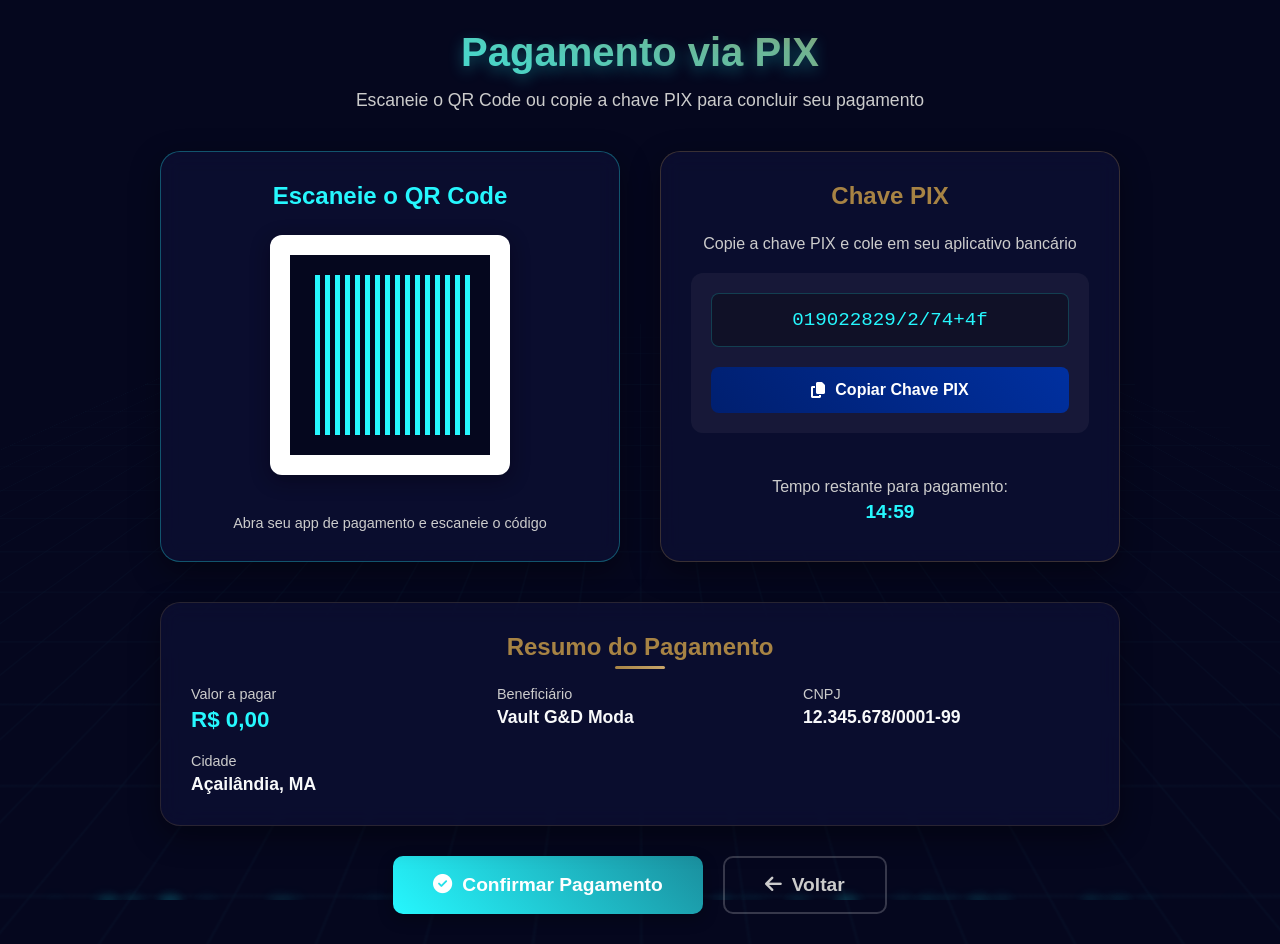
==== pagamento-pix.html @ 6557440d "Add files via upload" ====
<!DOCTYPE html>
<html lang="pt-BR">

<head>
    <meta charset="UTF-8">
    <meta name="viewport" content="width=device-width, initial-scale=1.0">
    <title>Pagamento PIX | Vault G&D</title>
    <link rel="stylesheet" href="https://cdnjs.cloudflare.com/ajax/libs/font-awesome/6.4.0/css/all.min.css">
    <style>
        * {
            margin: 0;
            padding: 0;
            box-sizing: border-box;
            font-family: 'Segoe UI', Tahoma, Geneva, Verdana, sans-serif;
        }
        
        body {
            background-color: #05071e;
            color: #f8f9fa;
            min-height: 100vh;
            overflow-x: hidden;
            position: relative;
        }
        /* Efeito de partículas futuristas */
        
        .cyber-particles {
            position: fixed;
            top: 0;
            left: 0;
            width: 100%;
            height: 100%;
            z-index: -1;
            overflow: hidden;
        }
        
        .cyber-particle {
            position: absolute;
            background: rgba(38, 247, 254, 0.15);
            border-radius: 50%;
            animation: cyberFloat 15s infinite linear;
            box-shadow: 0 0 15px rgba(38, 247, 254, 0.4);
        }
        
        @keyframes cyberFloat {
            0% {
                transform: translateY(0) rotate(0deg);
                opacity: 0;
            }
            10% {
                opacity: 0.8;
            }
            90% {
                opacity: 0.8;
            }
            100% {
                transform: translateY(-100vh) rotate(360deg);
                opacity: 0;
            }
        }
        /* Efeito de grade digital */
        
        .digital-grid {
            position: fixed;
            top: 0;
            left: 0;
            width: 100%;
            height: 100%;
            background: linear-gradient(rgba(38, 247, 254, 0.05) 1px, transparent 1px), linear-gradient(90deg, rgba(38, 247, 254, 0.05) 1px, transparent 1px);
            background-size: 40px 40px;
            z-index: -2;
            opacity: 0.4;
            transform: perspective(500px) rotateX(60deg);
            animation: gridScan 15s infinite linear;
        }
        
        @keyframes gridScan {
            0% {
                background-position: 0 0;
            }
            100% {
                background-position: 40px 40px;
            }
        }
        /* Container principal */
        
        .pix-container {
            max-width: 1000px;
            margin: 0 auto;
            padding: 30px 20px;
            display: flex;
            flex-direction: column;
            align-items: center;
            position: relative;
            z-index: 1;
        }
        /* Header da página */
        
        .pix-header {
            text-align: center;
            margin-bottom: 40px;
            position: relative;
            width: 100%;
        }
        
        .pix-title {
            font-size: 2.5rem;
            background: linear-gradient(45deg, #26f7fe, #a78344);
            -webkit-background-clip: text;
            background-clip: text;
            -webkit-text-fill-color: transparent;
            margin-bottom: 15px;
            text-shadow: 0 5px 15px rgba(38, 247, 254, 0.3);
            animation: titlePulse 3s infinite alternate;
        }
        
        @keyframes titlePulse {
            0% {
                text-shadow: 0 5px 15px rgba(38, 247, 254, 0.3);
            }
            100% {
                text-shadow: 0 5px 25px rgba(38, 247, 254, 0.6), 0 0 30px rgba(167, 131, 68, 0.4);
            }
        }
        
        .pix-subtitle {
            color: #ccc;
            font-size: 1.1rem;
            max-width: 600px;
            margin: 0 auto;
        }
        /* Conteúdo PIX */
        
        .pix-content {
            display: grid;
            grid-template-columns: 1fr 1fr;
            gap: 40px;
            width: 100%;
            margin-bottom: 40px;
        }
        
        @media (max-width: 768px) {
            .pix-content {
                grid-template-columns: 1fr;
            }
        }
        /* QR Code Section */
        
        .qr-section {
            background: rgba(14, 17, 53, 0.7);
            border-radius: 20px;
            padding: 30px;
            box-shadow: 0 10px 30px rgba(0, 0, 0, 0.4);
            backdrop-filter: blur(10px);
            border: 1px solid rgba(38, 247, 254, 0.3);
            display: flex;
            flex-direction: column;
            align-items: center;
            position: relative;
            overflow: hidden;
        }
        
        .qr-section::before {
            content: '';
            position: absolute;
            top: 0;
            left: -100%;
            width: 100%;
            height: 100%;
            background: linear-gradient(90deg, transparent, rgba(38, 247, 254, 0.1), transparent);
            animation: shimmerLine 3s infinite;
        }
        
        .qr-title {
            font-size: 1.5rem;
            margin-bottom: 25px;
            color: #26f7fe;
            text-align: center;
        }
        
        .qr-code-container {
            background: white;
            padding: 20px;
            border-radius: 12px;
            box-shadow: 0 5px 20px rgba(0, 0, 0, 0.3);
            margin-bottom: 25px;
            position: relative;
            overflow: hidden;
            transition: transform 0.3s, box-shadow 0.3s;
        }
        
        .qr-code-container:hover {
            transform: translateY(-5px);
            box-shadow: 0 10px 25px rgba(38, 247, 254, 0.4);
        }
        
        .qr-code {
            width: 200px;
            height: 200px;
            background: #05071e;
            display: flex;
            align-items: center;
            justify-content: center;
            position: relative;
        }
        
        .qr-code::before {
            content: '';
            position: absolute;
            width: 90%;
            height: 90%;
            background: linear-gradient(90deg, transparent 48%, #26f7fe 50%, transparent 52%), linear-gradient(transparent 48%, #26f7fe 50%, transparent 52%);
            background-size: 10px 10px;
            opacity: 0.2;
        }
        
        .qr-code-inner {
            width: 80%;
            height: 80%;
            background: repeating-linear-gradient(90deg, #05071e 0px, #05071e 5px, #26f7fe 5px, #26f7fe 10px), repeating-linear-gradient(180deg, #05071e 0px, #05071e 5px, #26f7fe 5px, #26f7fe 10px);
            position: relative;
        }
        
        .qr-scan-text {
            color: #ccc;
            font-size: 0.9rem;
            text-align: center;
            margin-top: 15px;
        }
        /* Chave PIX Section */
        
        .key-section {
            background: rgba(14, 17, 53, 0.7);
            border-radius: 20px;
            padding: 30px;
            box-shadow: 0 10px 30px rgba(0, 0, 0, 0.4);
            backdrop-filter: blur(10px);
            border: 1px solid rgba(167, 131, 68, 0.3);
            display: flex;
            flex-direction: column;
        }
        
        .key-title {
            font-size: 1.5rem;
            margin-bottom: 25px;
            color: #a78344;
            text-align: center;
        }
        
        .key-description {
            color: #ccc;
            margin-bottom: 20px;
            text-align: center;
        }
        
        .pix-key-container {
            background: rgba(255, 255, 255, 0.05);
            border-radius: 12px;
            padding: 20px;
            margin-bottom: 25px;
            position: relative;
            overflow: hidden;
        }
        
        .pix-key {
            font-family: monospace;
            font-size: 1.2rem;
            color: #26f7fe;
            text-align: center;
            word-break: break-all;
            margin-bottom: 20px;
            padding: 15px;
            background: rgba(0, 0, 0, 0.3);
            border-radius: 8px;
            border: 1px solid rgba(38, 247, 254, 0.2);
        }
        
        .copy-btn {
            width: 100%;
            padding: 14px;
            background: linear-gradient(45deg, #001f6f, #0030a0);
            color: white;
            border: none;
            border-radius: 8px;
            font-size: 1rem;
            font-weight: 600;
            cursor: pointer;
            transition: all 0.3s;
            display: flex;
            align-items: center;
            justify-content: center;
            gap: 10px;
        }
        
        .copy-btn:hover {
            background: linear-gradient(45deg, #0030a0, #0040c0);
            transform: translateY(-2px);
            box-shadow: 0 5px 15px rgba(0, 31, 111, 0.4);
        }
        
        .copy-btn.copied {
            background: linear-gradient(45deg, #2ecc71, #27ae60);
        }
        /* Informações de pagamento */
        
        .payment-info {
            background: rgba(14, 17, 53, 0.7);
            border-radius: 20px;
            padding: 30px;
            box-shadow: 0 10px 30px rgba(0, 0, 0, 0.4);
            backdrop-filter: blur(10px);
            border: 1px solid rgba(167, 131, 68, 0.2);
            width: 100%;
            margin-bottom: 30px;
        }
        
        .info-title {
            font-size: 1.5rem;
            margin-bottom: 25px;
            color: #a78344;
            text-align: center;
            position: relative;
        }
        
        .info-title::after {
            content: '';
            position: absolute;
            bottom: -8px;
            left: 50%;
            transform: translateX(-50%);
            width: 50px;
            height: 3px;
            background: linear-gradient(45deg, #a78344, #c9a66b);
            border-radius: 3px;
        }
        
        .info-grid {
            display: grid;
            grid-template-columns: repeat(auto-fit, minmax(250px, 1fr));
            gap: 20px;
        }
        
        .info-item {
            display: flex;
            flex-direction: column;
        }
        
        .info-label {
            color: #ccc;
            font-size: 0.9rem;
            margin-bottom: 5px;
        }
        
        .info-value {
            color: #f8f9fa;
            font-weight: 600;
            font-size: 1.1rem;
        }
        
        .info-value.amount {
            color: #26f7fe;
            font-size: 1.4rem;
            font-weight: 700;
        }
        /* Botões de ação */
        
        .action-buttons {
            display: flex;
            gap: 20px;
            width: 100%;
            flex-wrap: wrap;
            justify-content: center;
        }
        
        .confirm-btn {
            padding: 16px 40px;
            background: linear-gradient(45deg, #26f7fe, #1a8f9e);
            color: white;
            border: none;
            border-radius: 10px;
            font-size: 1.2rem;
            font-weight: bold;
            cursor: pointer;
            transition: all 0.3s;
            display: flex;
            align-items: center;
            gap: 10px;
            box-shadow: 0 5px 15px rgba(0, 0, 0, 0.3);
        }
        
        .confirm-btn:hover {
            background: linear-gradient(45deg, #1a8f9e, #26f7fe);
            transform: translateY(-3px);
            box-shadow: 0 8px 20px rgba(38, 247, 254, 0.5);
        }
        
        .back-btn {
            padding: 16px 40px;
            background: transparent;
            color: #ccc;
            border: 2px solid rgba(255, 255, 255, 0.2);
            border-radius: 10px;
            font-size: 1.2rem;
            font-weight: bold;
            cursor: pointer;
            transition: all 0.3s;
            display: flex;
            align-items: center;
            gap: 10px;
        }
        
        .back-btn:hover {
            background: rgba(255, 255, 255, 0.1);
            color: #26f7fe;
            border-color: #26f7fe;
            transform: translateY(-3px);
            box-shadow: 0 5px 15px rgba(38, 247, 254, 0.2);
        }
        /* Contador regressivo */
        
        .countdown {
            margin-top: 20px;
            text-align: center;
            color: #ccc;
        }
        
        .countdown-text {
            margin-bottom: 5px;
        }
        
        .countdown-timer {
            font-size: 1.2rem;
            color: #26f7fe;
            font-weight: bold;
        }
        /* Animações de sucesso */
        
        @keyframes successPulse {
            0% {
                transform: scale(1);
            }
            50% {
                transform: scale(1.05);
            }
            100% {
                transform: scale(1);
            }
        }
        
        .success-animation {
            animation: successPulse 2s infinite;
        }
    </style>
</head>

<body>
    <!-- Efeitos de fundo futuristas -->
    <div class="digital-grid"></div>
    <div class="cyber-particles" id="cyberParticles"></div>

    <div class="pix-container">
        <div class="pix-header">
            <h1 class="pix-title">Pagamento via PIX</h1>
            <p class="pix-subtitle">Escaneie o QR Code ou copie a chave PIX para concluir seu pagamento</p>
        </div>

        <div class="pix-content">
            <!-- QR Code Section -->
            <div class="qr-section">
                <h2 class="qr-title">Escaneie o QR Code</h2>
                <div class="qr-code-container">
                    <div class="qr-code">
                        <div class="qr-code-inner"></div>
                    </div>
                </div>
                <p class="qr-scan-text">Abra seu app de pagamento e escaneie o código</p>
            </div>

            <!-- Chave PIX Section -->
            <div class="key-section">
                <h2 class="key-title">Chave PIX</h2>
                <p class="key-description">Copie a chave PIX e cole em seu aplicativo bancário</p>

                <div class="pix-key-container">
                    <div class="pix-key" id="pixKey">019022829/2/74+4f</div>
                    <button class="copy-btn" id="copyButton">
                        <i class="fas fa-copy"></i> Copiar Chave PIX
                    </button>
                </div>

                <div class="countdown">
                    <p class="countdown-text">Tempo restante para pagamento:</p>
                    <p class="countdown-timer" id="countdown">15:00</p>
                </div>
            </div>
        </div>

        <!-- Informações do pagamento -->
        <div class="payment-info">
            <h2 class="info-title">Resumo do Pagamento</h2>
            <div class="info-grid">
                <div class="info-item">
                    <span class="info-label">Valor a pagar</span>
                    <span class="info-value amount" id="paymentAmount">R$ 0,00</span>
                </div>
                <div class="info-item">
                    <span class="info-label">Beneficiário</span>
                    <span class="info-value">Vault G&D Moda</span>
                </div>
                <div class="info-item">
                    <span class="info-label">CNPJ</span>
                    <span class="info-value">12.345.678/0001-99</span>
                </div>
                <div class="info-item">
                    <span class="info-label">Cidade</span>
                    <span class="info-value">Açailândia, MA</span>
                </div>
            </div>
        </div>

        <!-- Botões de ação -->
        <div class="action-buttons">
            <button class="confirm-btn" id="confirmPayment">
                <i class="fas fa-check-circle"></i> Confirmar Pagamento
            </button>
            <button class="back-btn" onclick="window.history.back()">
                <i class="fas fa-arrow-left"></i> Voltar
            </button>
        </div>
    </div>

    <script>
        // Partículas futuristas
        const particlesContainer = document.getElementById('cyberParticles');
        for (let i = 0; i < 50; i++) {
            const p = document.createElement('div');
            p.classList.add('cyber-particle');
            const size = Math.random() * 10 + 2;
            p.style.width = size + 'px';
            p.style.height = size + 'px';
            p.style.left = Math.random() * 100 + '%';
            p.style.top = '100%';
            p.style.animationDuration = (Math.random() * 10 + 10) + 's';
            p.style.animationDelay = (Math.random() * 5) + 's';
            particlesContainer.appendChild(p);
        }

        // Contador regressivo
        let timeLeft = 15 * 60; // 15 minutos em segundos
        const countdownElement = document.getElementById('countdown');

        function updateCountdown() {
            const minutes = Math.floor(timeLeft / 60);
            const seconds = timeLeft % 60;
            countdownElement.textContent = `${minutes.toString().padStart(2, '0')}:${seconds.toString().padStart(2, '0')}`;

            if (timeLeft > 0) {
                timeLeft--;
                setTimeout(updateCountdown, 1000);
            } else {
                countdownElement.textContent = "Tempo esgotado!";
                countdownElement.style.color = "#e74c3c";
            }
        }

        // Botão de copiar chave PIX
        document.getElementById('copyButton').addEventListener('click', function() {
            const pixKey = document.getElementById('pixKey').textContent;
            navigator.clipboard.writeText(pixKey).then(() => {
                this.innerHTML = '<i class="fas fa-check"></i> Chave Copiada!';
                this.classList.add('copied');

                setTimeout(() => {
                    this.innerHTML = '<i class="fas fa-copy"></i> Copiar Chave PIX';
                    this.classList.remove('copied');
                }, 2000);
            });
        });

        // Botão de confirmar pagamento
        document.getElementById('confirmPayment').addEventListener('click', function() {
            this.innerHTML = '<i class="fas fa-spinner fa-spin"></i> Processando...';
            this.disabled = true;

            // Simulação de processamento
            setTimeout(() => {
                alert('Pagamento confirmado com sucesso! Obrigado por sua compra.');
                // Redirecionar para página de confirmação
                // window.location.href = 'confirmacao.html';
            }, 2000);
        });

        // Carregar valor do carrinho
        function loadPaymentData() {
            const cart = JSON.parse(localStorage.getItem('cart')) || [];
            let total = 0;

            cart.forEach(item => {
                const priceValue = parseFloat(item.price.replace('R$ ', '').replace(',', '.'));
                total += priceValue * item.quantity;
            });

            // Adicionar frete
            const frete = total > 0 ? 15 : 0;
            total += frete;

            document.getElementById('paymentAmount').textContent = `R$ ${total.toFixed(2).replace('.', ',')}`;
        }

        // Inicializar
        document.addEventListener('DOMContentLoaded', function() {
            updateCountdown();
            loadPaymentData();
        });
    </script>
</body>

</html>
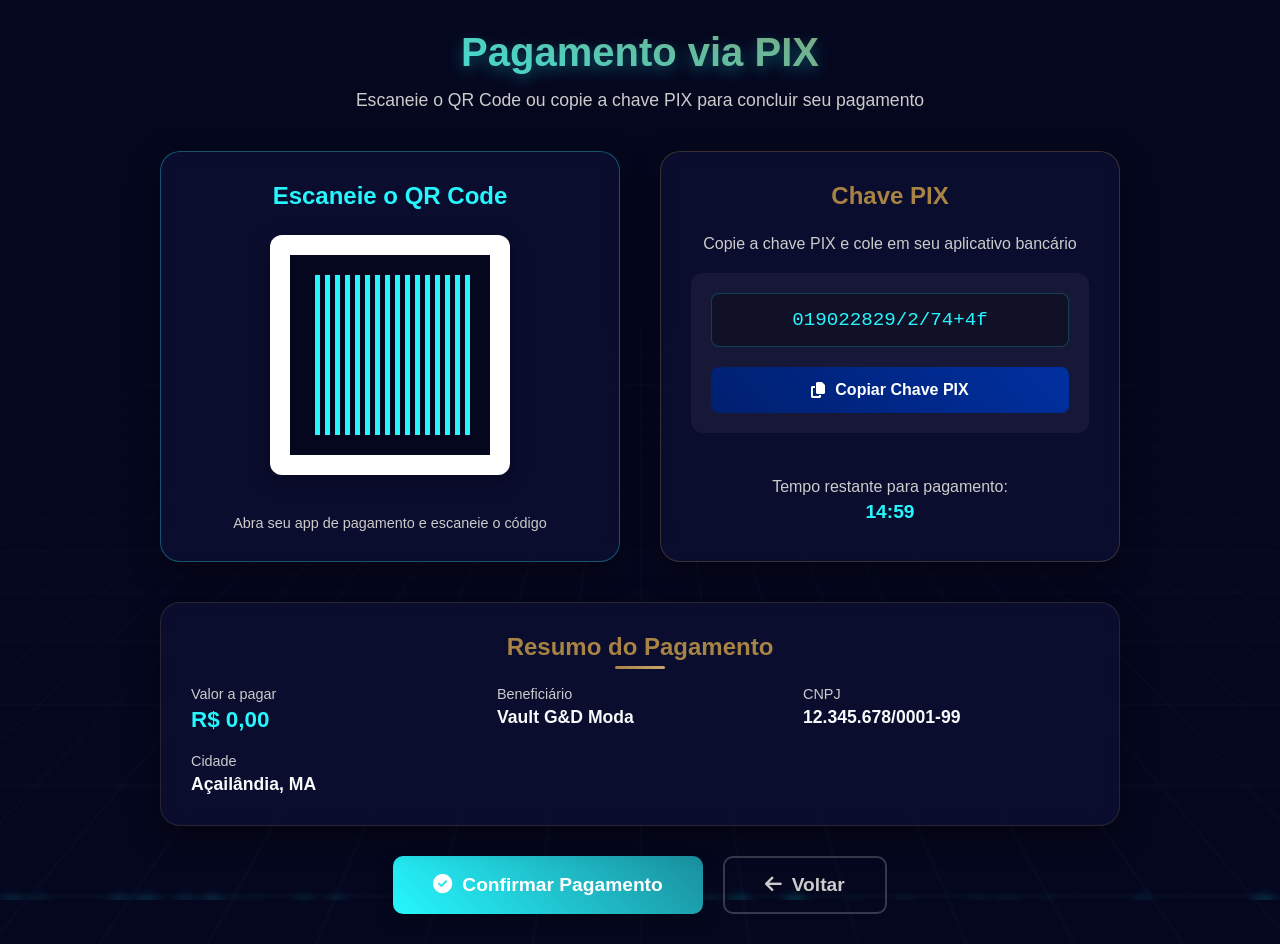
==== commit 43caca6f: "Update pagamento-pix.html" ====
--- a/pagamento-pix.html
+++ b/pagamento-pix.html
@@ -614,4 +614,4 @@
     </script>
 </body>
 
-</html>+</html>
